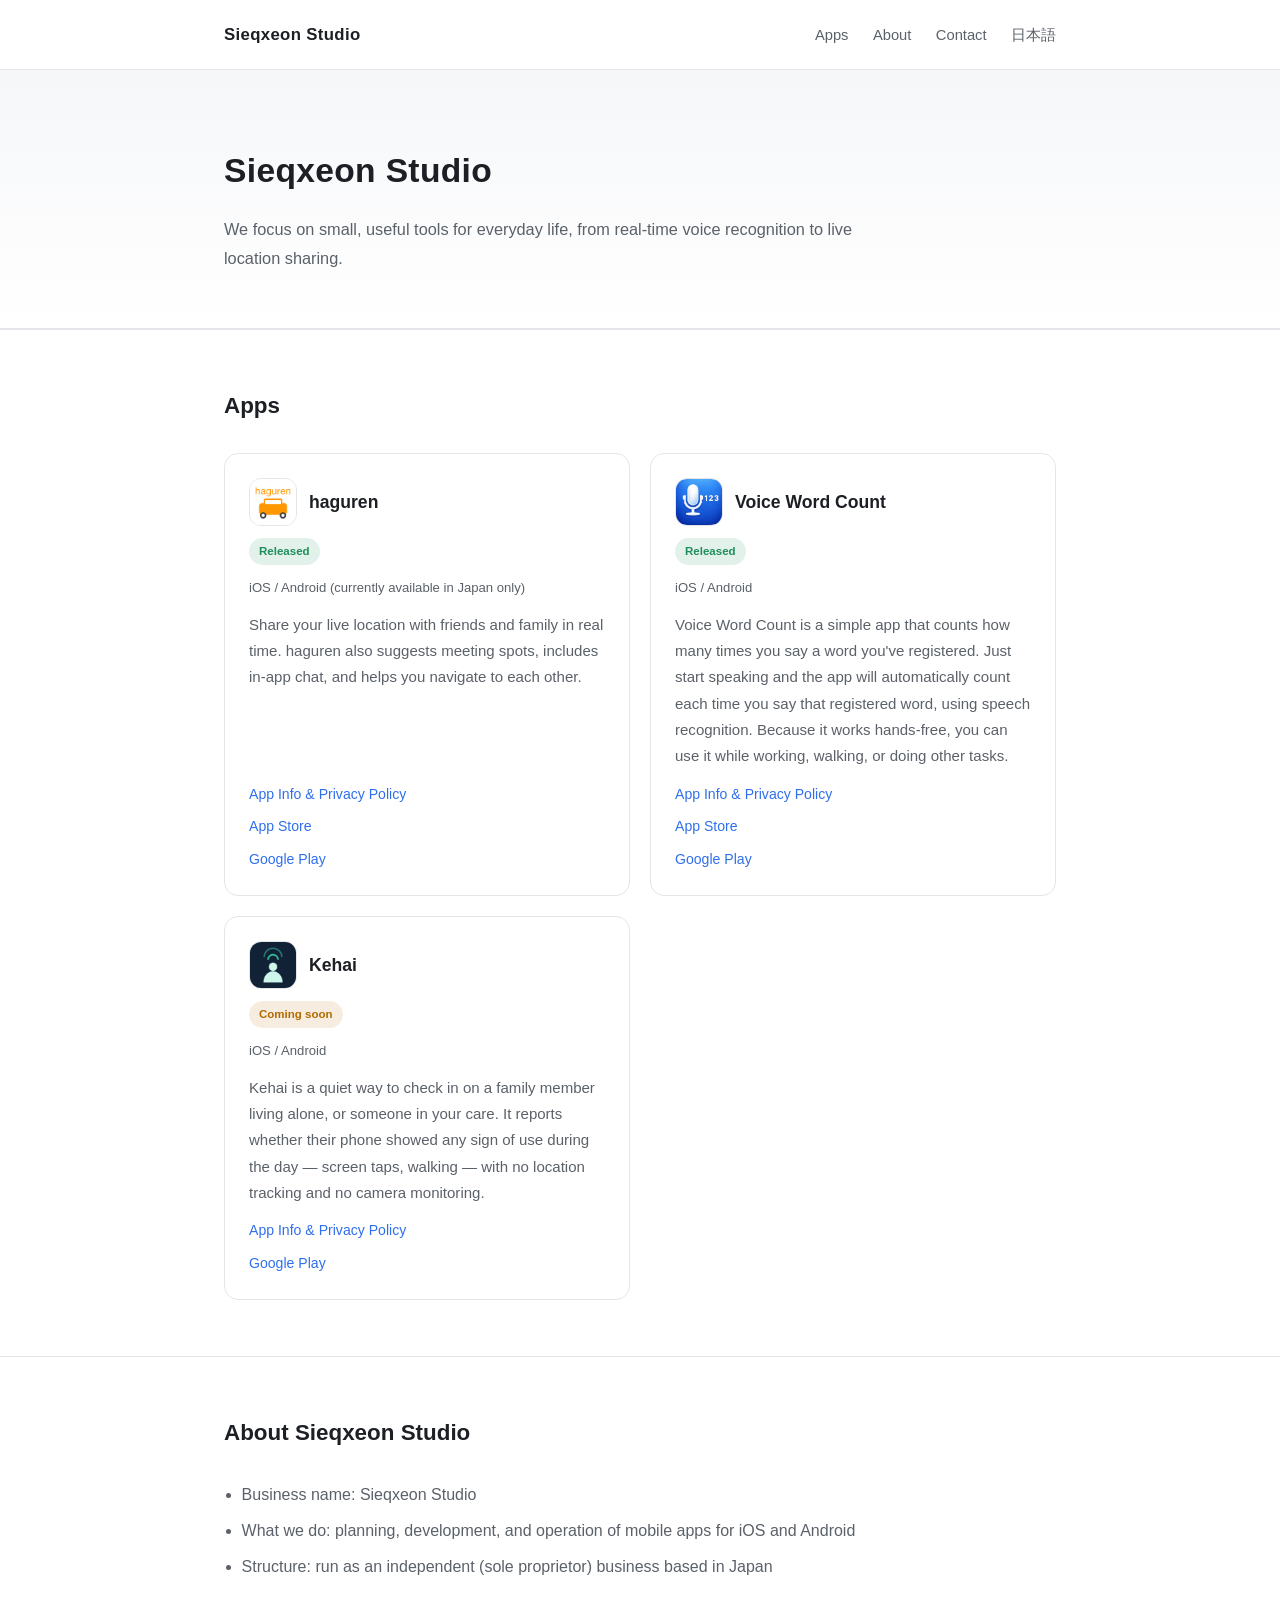
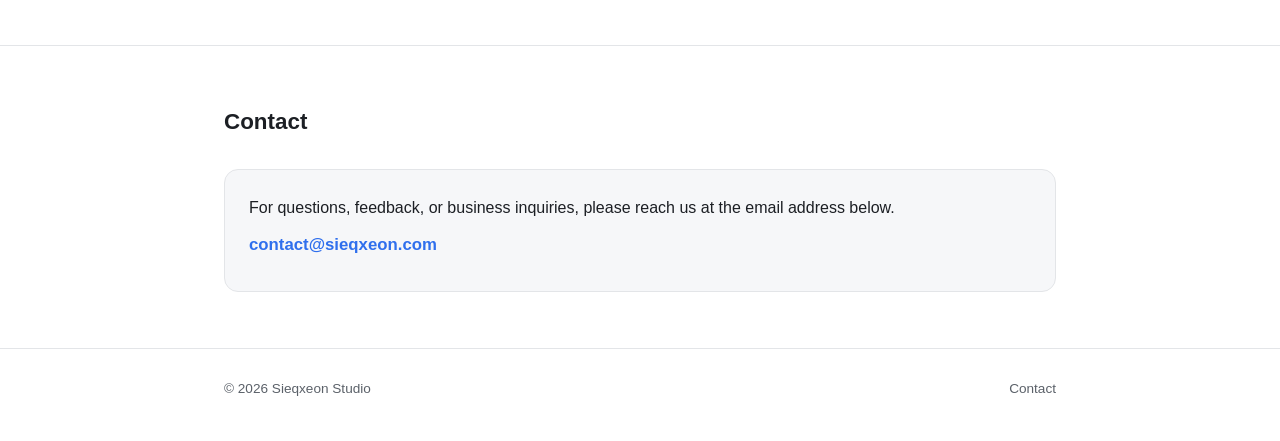
==== en/index.html @ 864b2c29 "Kehai AndroidリリースによりGoogle Playリンクを追加 Co-Authored-By: Claude Sonnet 5 <noreply@anthropic.com>" ====
<!DOCTYPE html>
<html lang="en">
<head>
<meta charset="UTF-8">
<meta name="viewport" content="width=device-width, initial-scale=1.0">
<title>Sieqxeon Studio</title>
<meta name="description" content="Sieqxeon Studio is an independent mobile app studio building iOS and Android apps.">
<link rel="canonical" href="https://sieqxeon.com/en/">
<link rel="alternate" hreflang="ja" href="https://sieqxeon.com/">
<link rel="alternate" hreflang="en" href="https://sieqxeon.com/en/">
<link rel="alternate" hreflang="x-default" href="https://sieqxeon.com/">
<link rel="stylesheet" href="../style.css">
</head>
<body>

<header class="site-header">
  <div class="wrap">
    <div class="brand">Sieqxeon Studio</div>
    <nav class="site-nav">
      <a href="#apps">Apps</a>
      <a href="#about">About</a>
      <a href="#contact">Contact</a>
      <a href="../index.html">日本語</a>
    </nav>
  </div>
</header>

<section class="hero">
  <div class="wrap">
    <h1>Sieqxeon Studio</h1>
    <p>We focus on small, useful tools for everyday life, from real-time voice recognition to live location sharing.</p>
  </div>
</section>

<section id="apps">
  <div class="wrap">
    <h2>Apps</h2>
    <div class="app-grid">

      <div class="app-card">
        <div class="app-head">
          <img src="../images/haguren-icon.png" alt="haguren app icon" class="app-icon">
          <h3>haguren</h3>
        </div>
        <span class="badge live">Released</span>
        <p class="platforms">iOS / Android (currently available in Japan only)</p>
        <p>Share your live location with friends and family in real time. haguren also suggests meeting spots, includes in-app chat, and helps you navigate to each other.</p>
        <div class="app-links">
          <a href="../privacy-policy/haguren.html">App Info &amp; Privacy Policy</a>
          <a href="https://apps.apple.com/jp/app/haguren/id6762538890">App Store</a>
          <a href="https://play.google.com/store/apps/details?id=com.sieq.haguren">Google Play</a>
        </div>
      </div>

      <div class="app-card">
        <div class="app-head">
          <img src="../images/voice-word-count-icon.png" alt="Voice Word Count app icon" class="app-icon">
          <h3>Voice Word Count</h3>
        </div>
        <span class="badge live">Released</span>
        <p class="platforms">iOS / Android</p>
        <p>Voice Word Count is a simple app that counts how many times you say a word you've registered. Just start speaking and the app will automatically count each time you say that registered word, using speech recognition. Because it works hands-free, you can use it while working, walking, or doing other tasks.</p>
        <div class="app-links">
          <a href="../privacy-policy/voicecount.html">App Info &amp; Privacy Policy</a>
          <a href="https://apps.apple.com/us/app/id6759959261">App Store</a>
          <a href="https://play.google.com/store/apps/details?id=com.sieq.voskcounter">Google Play</a>
        </div>
      </div>

      <div class="app-card">
        <div class="app-head">
          <img src="../images/kehai-icon.png" alt="Kehai app icon" class="app-icon">
          <h3>Kehai</h3>
        </div>
        <span class="badge soon">Coming soon</span>
        <p class="platforms">iOS / Android</p>
        <p>Kehai is a quiet way to check in on a family member living alone, or someone in your care. It reports whether their phone showed any sign of use during the day — screen taps, walking — with no location tracking and no camera monitoring.</p>
        <div class="app-links">
          <a href="../privacy-policy/kehai.html">App Info &amp; Privacy Policy</a>
          <a href="https://play.google.com/store/apps/details?id=com.sieq.ripple">Google Play</a>
        </div>
      </div>

    </div>
  </div>
</section>

<section id="about">
  <div class="wrap">
    <h2>About Sieqxeon Studio</h2>
    <ul class="about-list">
      <li>Business name: Sieqxeon Studio</li>
      <li>What we do: planning, development, and operation of mobile apps for iOS and Android</li>
      <li>Structure: run as an independent (sole proprietor) business based in Japan</li>
    </ul>
  </div>
</section>

<section id="contact">
  <div class="wrap">
    <h2>Contact</h2>
    <div class="contact-box">
      <p>For questions, feedback, or business inquiries, please reach us at the email address below.</p>
      <p class="email"><a href="mailto:contact@sieqxeon.com">contact@sieqxeon.com</a></p>
    </div>
  </div>
</section>

<footer class="site-footer">
  <div class="wrap">
    <span>&copy; <span id="year"></span> Sieqxeon Studio</span>
    <a href="mailto:contact@sieqxeon.com">Contact</a>
  </div>
</footer>

<script>
  document.getElementById('year').textContent = new Date().getFullYear();
</script>

</body>
</html>
---- style.css ----
:root {
  --color-bg: #ffffff;
  --color-bg-alt: #f6f7f9;
  --color-text: #1c1f24;
  --color-text-muted: #5b6169;
  --color-border: #e3e5e8;
  --color-accent: #2f6fed;
  --color-accent-dark: #1f4fb0;
  --color-badge-live: #1e8e5a;
  --color-badge-soon: #b26a00;
  --max-width: 880px;
  --radius: 14px;
}

* {
  box-sizing: border-box;
}

html {
  scroll-behavior: smooth;
}

body {
  margin: 0;
  font-family: -apple-system, BlinkMacSystemFont, "Hiragino Sans", "Yu Gothic UI",
    "Segoe UI", Roboto, sans-serif;
  color: var(--color-text);
  background: var(--color-bg);
  line-height: 1.75;
  -webkit-font-smoothing: antialiased;
}

a {
  color: var(--color-accent);
  text-decoration: none;
}

a:hover {
  text-decoration: underline;
}

.wrap {
  max-width: var(--max-width);
  margin: 0 auto;
  padding: 0 24px;
}

header.site-header {
  border-bottom: 1px solid var(--color-border);
  padding: 20px 0;
}

header.site-header .wrap {
  display: flex;
  align-items: center;
  justify-content: space-between;
}

.brand {
  font-weight: 700;
  font-size: 1.05rem;
  letter-spacing: 0.02em;
  color: var(--color-text);
}

nav.site-nav a {
  margin-left: 20px;
  color: var(--color-text-muted);
  font-size: 0.92rem;
}

nav.site-nav a:hover {
  color: var(--color-accent);
}

.hero {
  padding: 72px 0 56px;
  border-bottom: 1px solid var(--color-border);
  background: linear-gradient(180deg, var(--color-bg-alt), var(--color-bg));
}

.hero h1 {
  font-size: 2.1rem;
  margin: 0 0 14px;
  letter-spacing: 0.01em;
}

.hero p {
  color: var(--color-text-muted);
  font-size: 1.02rem;
  max-width: 640px;
  margin: 0;
}

section {
  padding: 56px 0;
}

section + section {
  border-top: 1px solid var(--color-border);
}

section h2 {
  font-size: 1.4rem;
  margin: 0 0 28px;
}

.app-grid {
  display: grid;
  grid-template-columns: 1fr;
  gap: 20px;
}

@media (min-width: 640px) {
  .app-grid {
    grid-template-columns: 1fr 1fr;
  }
}

.app-card {
  border: 1px solid var(--color-border);
  border-radius: var(--radius);
  padding: 24px;
  background: var(--color-bg);
  display: flex;
  flex-direction: column;
  gap: 12px;
}

.app-card h3 {
  margin: 0;
  font-size: 1.1rem;
}

.app-head {
  display: flex;
  align-items: center;
  gap: 12px;
}

.app-icon {
  width: 48px;
  height: 48px;
  border-radius: 12px;
  flex-shrink: 0;
  object-fit: cover;
  background: var(--color-bg-alt);
  border: 1px solid var(--color-border);
}

.badge {
  display: inline-block;
  font-size: 0.72rem;
  font-weight: 600;
  padding: 3px 10px;
  border-radius: 999px;
  width: fit-content;
}

.badge.live {
  background: rgba(30, 142, 90, 0.12);
  color: var(--color-badge-live);
}

.badge.soon {
  background: rgba(178, 106, 0, 0.12);
  color: var(--color-badge-soon);
}

.platform-status {
  display: flex;
  flex-wrap: wrap;
  gap: 8px;
}

.app-card p {
  margin: 0;
  color: var(--color-text-muted);
  font-size: 0.94rem;
}

.app-card .platforms {
  font-size: 0.82rem;
  color: var(--color-text-muted);
}

.app-links {
  margin-top: auto;
  display: flex;
  flex-direction: column;
  gap: 8px;
  font-size: 0.88rem;
}

.about-list {
  padding-left: 1.1em;
  color: var(--color-text-muted);
  margin: 0;
}

.about-list li {
  margin-bottom: 8px;
}

.contact-box {
  border: 1px solid var(--color-border);
  border-radius: var(--radius);
  padding: 24px;
  background: var(--color-bg-alt);
}

.contact-box p {
  margin: 0 0 8px;
}

.contact-box .email {
  font-size: 1.05rem;
  font-weight: 600;
}

footer.site-footer {
  border-top: 1px solid var(--color-border);
  padding: 28px 0 40px;
  color: var(--color-text-muted);
  font-size: 0.85rem;
}

footer.site-footer .wrap {
  display: flex;
  flex-wrap: wrap;
  gap: 6px 18px;
  justify-content: space-between;
  align-items: center;
}

footer.site-footer a {
  color: var(--color-text-muted);
}

.doc-page section {
  padding: 40px 0;
}

.doc-page h1 {
  font-size: 1.6rem;
  margin: 40px 0 8px;
}

.doc-page .lead {
  color: var(--color-text-muted);
  margin-bottom: 0;
}

table.tokushoho {
  width: 100%;
  border-collapse: collapse;
  margin-top: 8px;
}

table.tokushoho th,
table.tokushoho td {
  text-align: left;
  padding: 14px 12px;
  border-top: 1px solid var(--color-border);
  vertical-align: top;
}

table.tokushoho th {
  width: 32%;
  color: var(--color-text-muted);
  font-weight: 600;
  font-size: 0.92rem;
}

.placeholder {
  color: var(--color-badge-soon);
  background: rgba(178, 106, 0, 0.1);
  padding: 1px 6px;
  border-radius: 4px;
  font-size: 0.92em;
}

.back-link {
  display: inline-block;
  margin-top: 32px;
  font-size: 0.9rem;
}
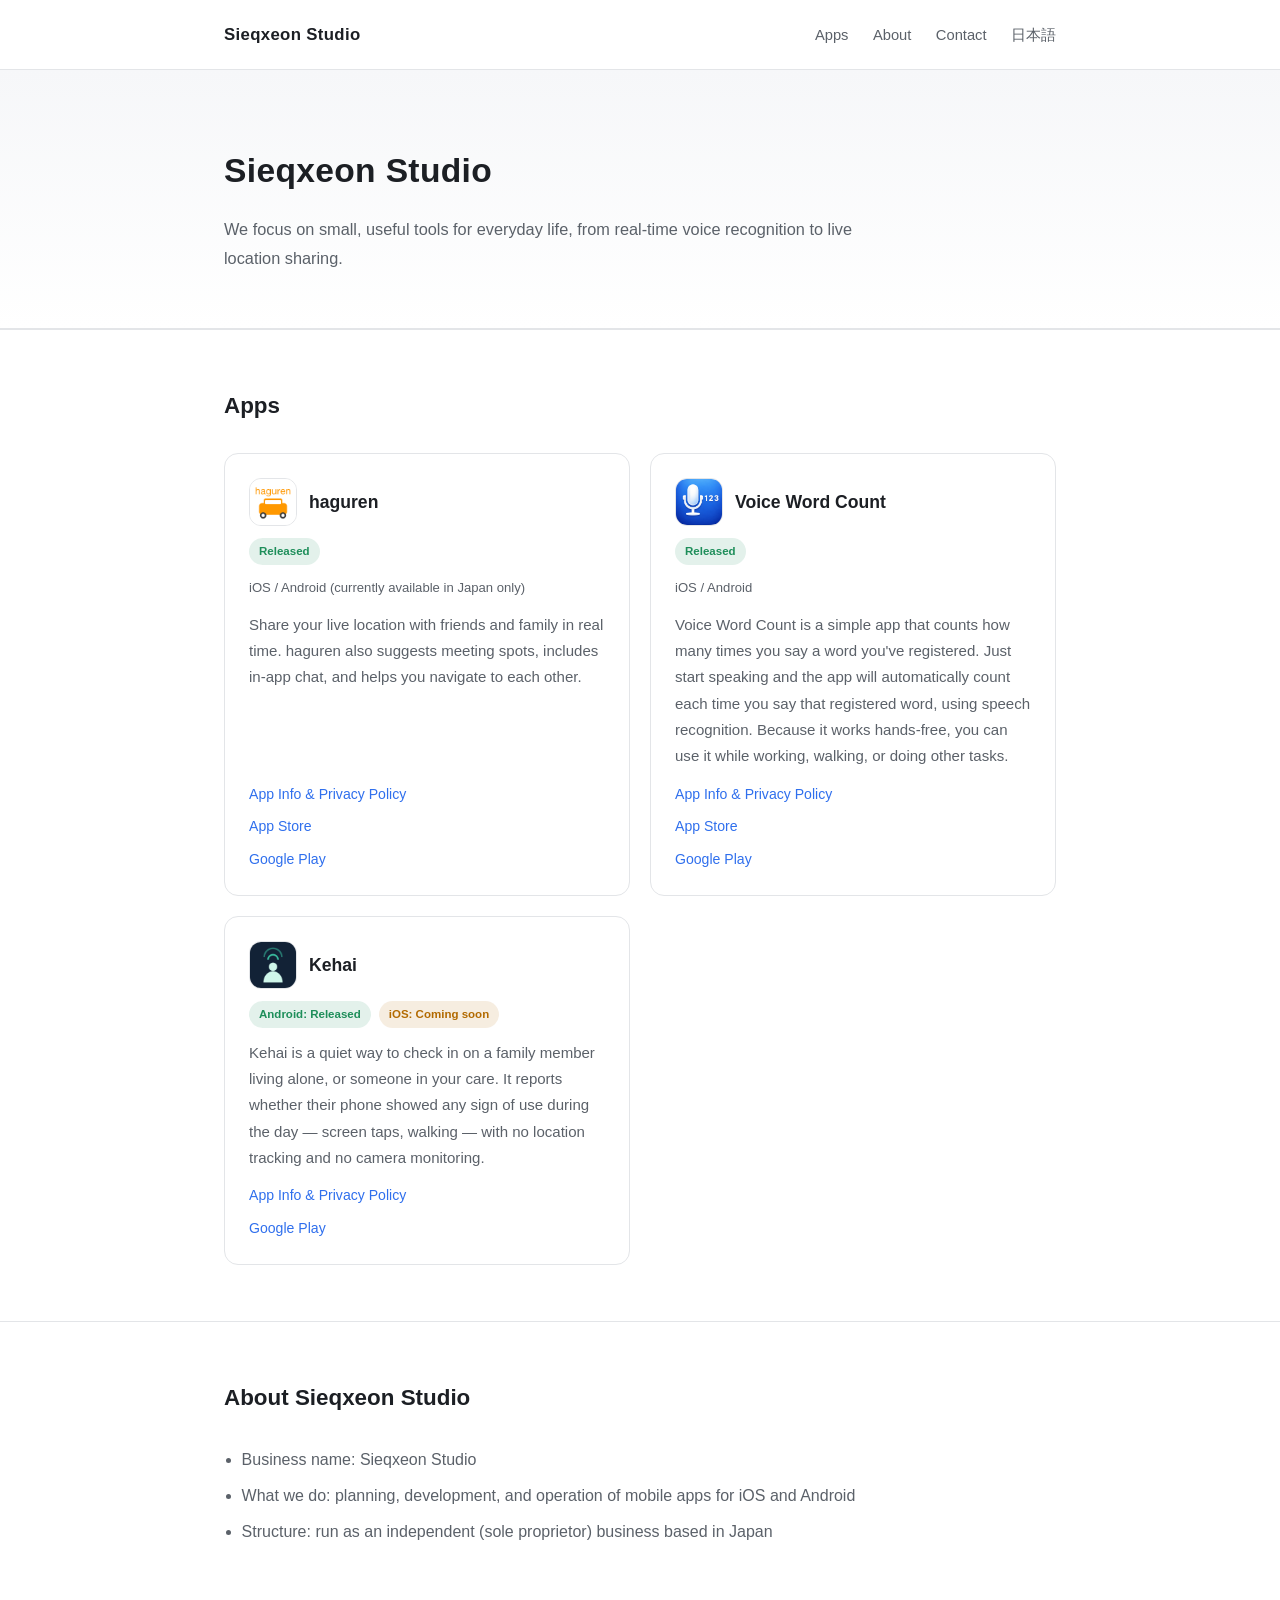
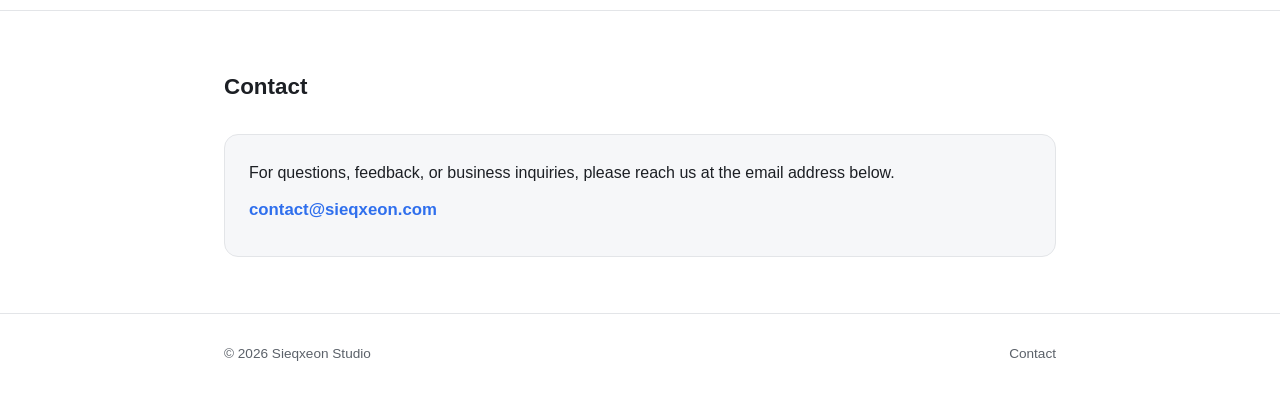
==== commit eb7212e5: "Add files via upload" ====
--- a/en/index.html
+++ b/en/index.html
@@ -72,8 +72,10 @@
           <img src="../images/kehai-icon.png" alt="Kehai app icon" class="app-icon">
           <h3>Kehai</h3>
         </div>
-        <span class="badge soon">Coming soon</span>
-        <p class="platforms">iOS / Android</p>
+        <div class="platform-status">
+          <span class="badge live">Android: Released</span>
+          <span class="badge soon">iOS: Coming soon</span>
+        </div>
         <p>Kehai is a quiet way to check in on a family member living alone, or someone in your care. It reports whether their phone showed any sign of use during the day — screen taps, walking — with no location tracking and no camera monitoring.</p>
         <div class="app-links">
           <a href="../privacy-policy/kehai.html">App Info &amp; Privacy Policy</a>
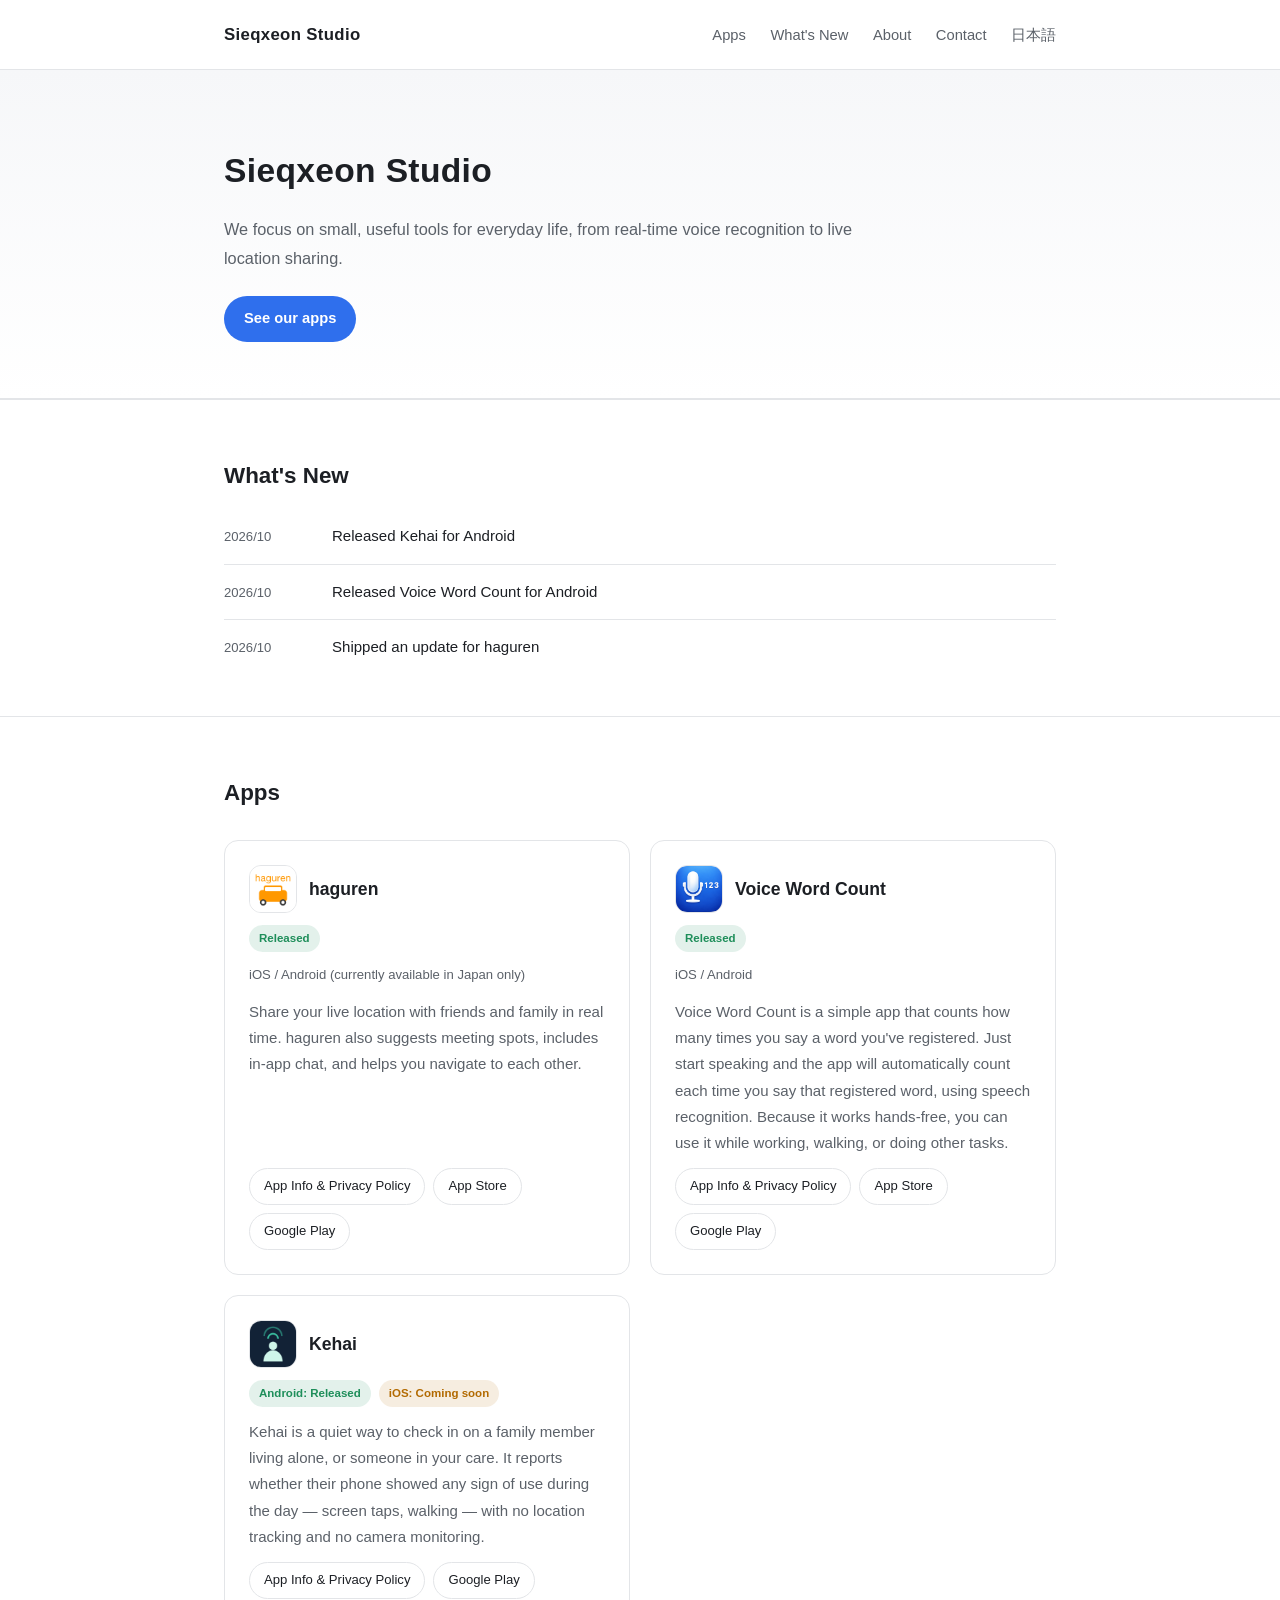
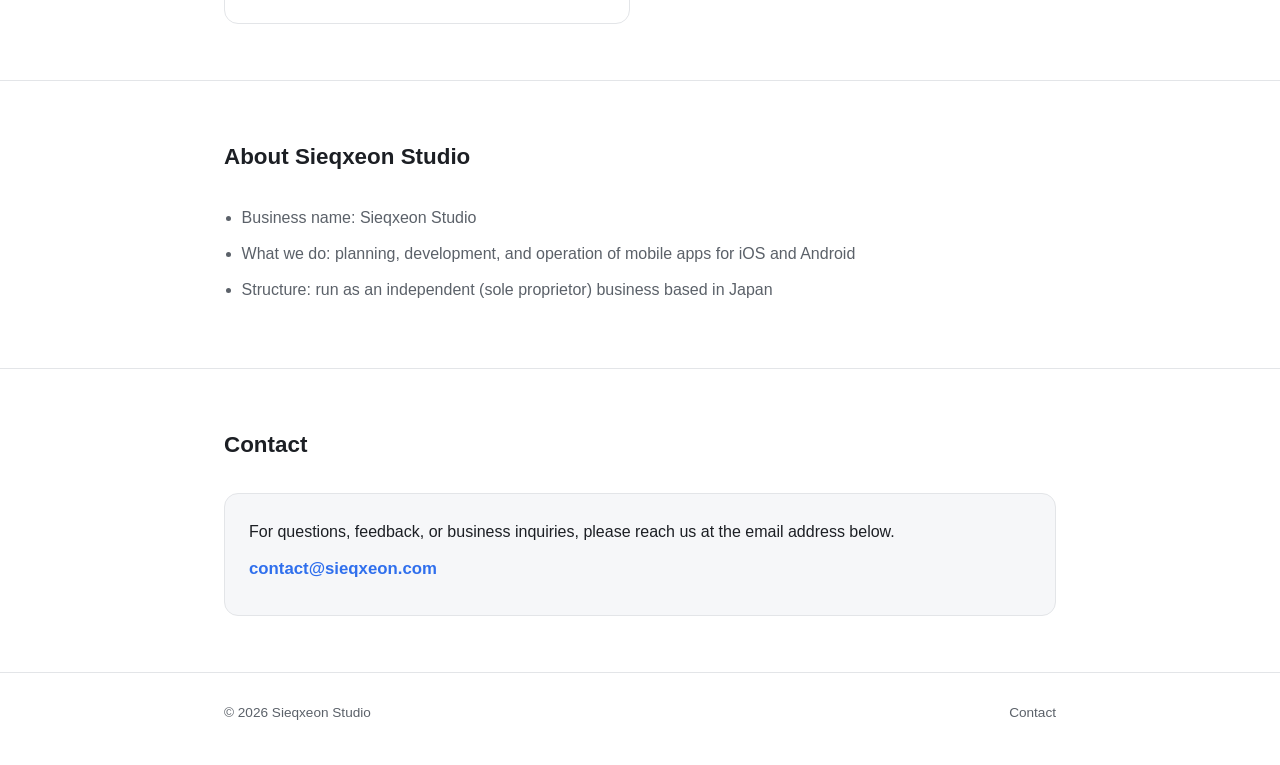
==== commit f0b106a5: "Add files via upload" ====
--- a/en/index.html
+++ b/en/index.html
@@ -18,6 +18,7 @@
     <div class="brand">Sieqxeon Studio</div>
     <nav class="site-nav">
       <a href="#apps">Apps</a>
+      <a href="#updates">What's New</a>
       <a href="#about">About</a>
       <a href="#contact">Contact</a>
       <a href="../index.html">日本語</a>
@@ -29,6 +30,18 @@
   <div class="wrap">
     <h1>Sieqxeon Studio</h1>
     <p>We focus on small, useful tools for everyday life, from real-time voice recognition to live location sharing.</p>
+    <a class="btn-primary" href="#apps">See our apps</a>
+  </div>
+</section>
+
+<section id="updates">
+  <div class="wrap">
+    <h2>What's New</h2>
+    <ul class="updates-list">
+      <li><time>2026/10</time><span>Released Kehai for Android</span></li>
+      <li><time>2026/10</time><span>Released Voice Word Count for Android</span></li>
+      <li><time>2026/10</time><span>Shipped an update for haguren</span></li>
+    </ul>
   </div>
 </section>
 
--- a/style.css
+++ b/style.css
@@ -8,8 +8,28 @@
   --color-accent-dark: #1f4fb0;
   --color-badge-live: #1e8e5a;
   --color-badge-soon: #b26a00;
+  --color-card-shadow: rgba(28, 31, 36, 0.08);
   --max-width: 880px;
   --radius: 14px;
+}
+
+@media (prefers-color-scheme: dark) {
+  :root {
+    --color-bg: #15171b;
+    --color-bg-alt: #1b1e23;
+    --color-text: #eef0f2;
+    --color-text-muted: #9aa0a8;
+    --color-border: #2a2d33;
+    --color-accent: #6d9bff;
+    --color-accent-dark: #a8c4ff;
+    --color-badge-live: #4fcf96;
+    --color-badge-soon: #e0a94a;
+    --color-card-shadow: rgba(0, 0, 0, 0.35);
+  }
+
+  .app-icon {
+    background: var(--color-bg-alt);
+  }
 }
 
 * {
@@ -89,7 +109,24 @@
   color: var(--color-text-muted);
   font-size: 1.02rem;
   max-width: 640px;
-  margin: 0;
+  margin: 0 0 24px;
+}
+
+.btn-primary {
+  display: inline-block;
+  background: var(--color-accent);
+  color: #fff;
+  font-weight: 600;
+  font-size: 0.92rem;
+  padding: 10px 20px;
+  border-radius: 999px;
+  transition: background 0.15s ease, transform 0.15s ease;
+}
+
+.btn-primary:hover {
+  background: var(--color-accent-dark);
+  text-decoration: none;
+  transform: translateY(-1px);
 }
 
 section {
@@ -125,6 +162,12 @@
   display: flex;
   flex-direction: column;
   gap: 12px;
+  transition: transform 0.15s ease, box-shadow 0.15s ease;
+}
+
+.app-card:hover {
+  transform: translateY(-3px);
+  box-shadow: 0 10px 28px var(--color-card-shadow);
 }
 
 .app-card h3 {
@@ -187,9 +230,59 @@
 .app-links {
   margin-top: auto;
   display: flex;
+  flex-direction: row;
+  flex-wrap: wrap;
+  gap: 8px;
+  font-size: 0.82rem;
+}
+
+.app-links a {
+  border: 1px solid var(--color-border);
+  border-radius: 999px;
+  padding: 6px 14px;
+  color: var(--color-text);
+  transition: border-color 0.15s ease, color 0.15s ease, background 0.15s ease;
+}
+
+.app-links a:hover {
+  border-color: var(--color-accent);
+  color: var(--color-accent);
+  background: var(--color-bg-alt);
+  text-decoration: none;
+}
+
+.updates-list {
+  list-style: none;
+  margin: 0;
+  padding: 0;
+  display: flex;
   flex-direction: column;
-  gap: 8px;
-  font-size: 0.88rem;
+  gap: 14px;
+}
+
+.updates-list li {
+  display: flex;
+  gap: 16px;
+  align-items: baseline;
+  padding-bottom: 14px;
+  border-bottom: 1px solid var(--color-border);
+}
+
+.updates-list li:last-child {
+  border-bottom: none;
+  padding-bottom: 0;
+}
+
+.updates-list time {
+  flex-shrink: 0;
+  width: 92px;
+  color: var(--color-text-muted);
+  font-size: 0.82rem;
+  font-variant-numeric: tabular-nums;
+}
+
+.updates-list span {
+  font-size: 0.94rem;
 }
 
 .about-list {
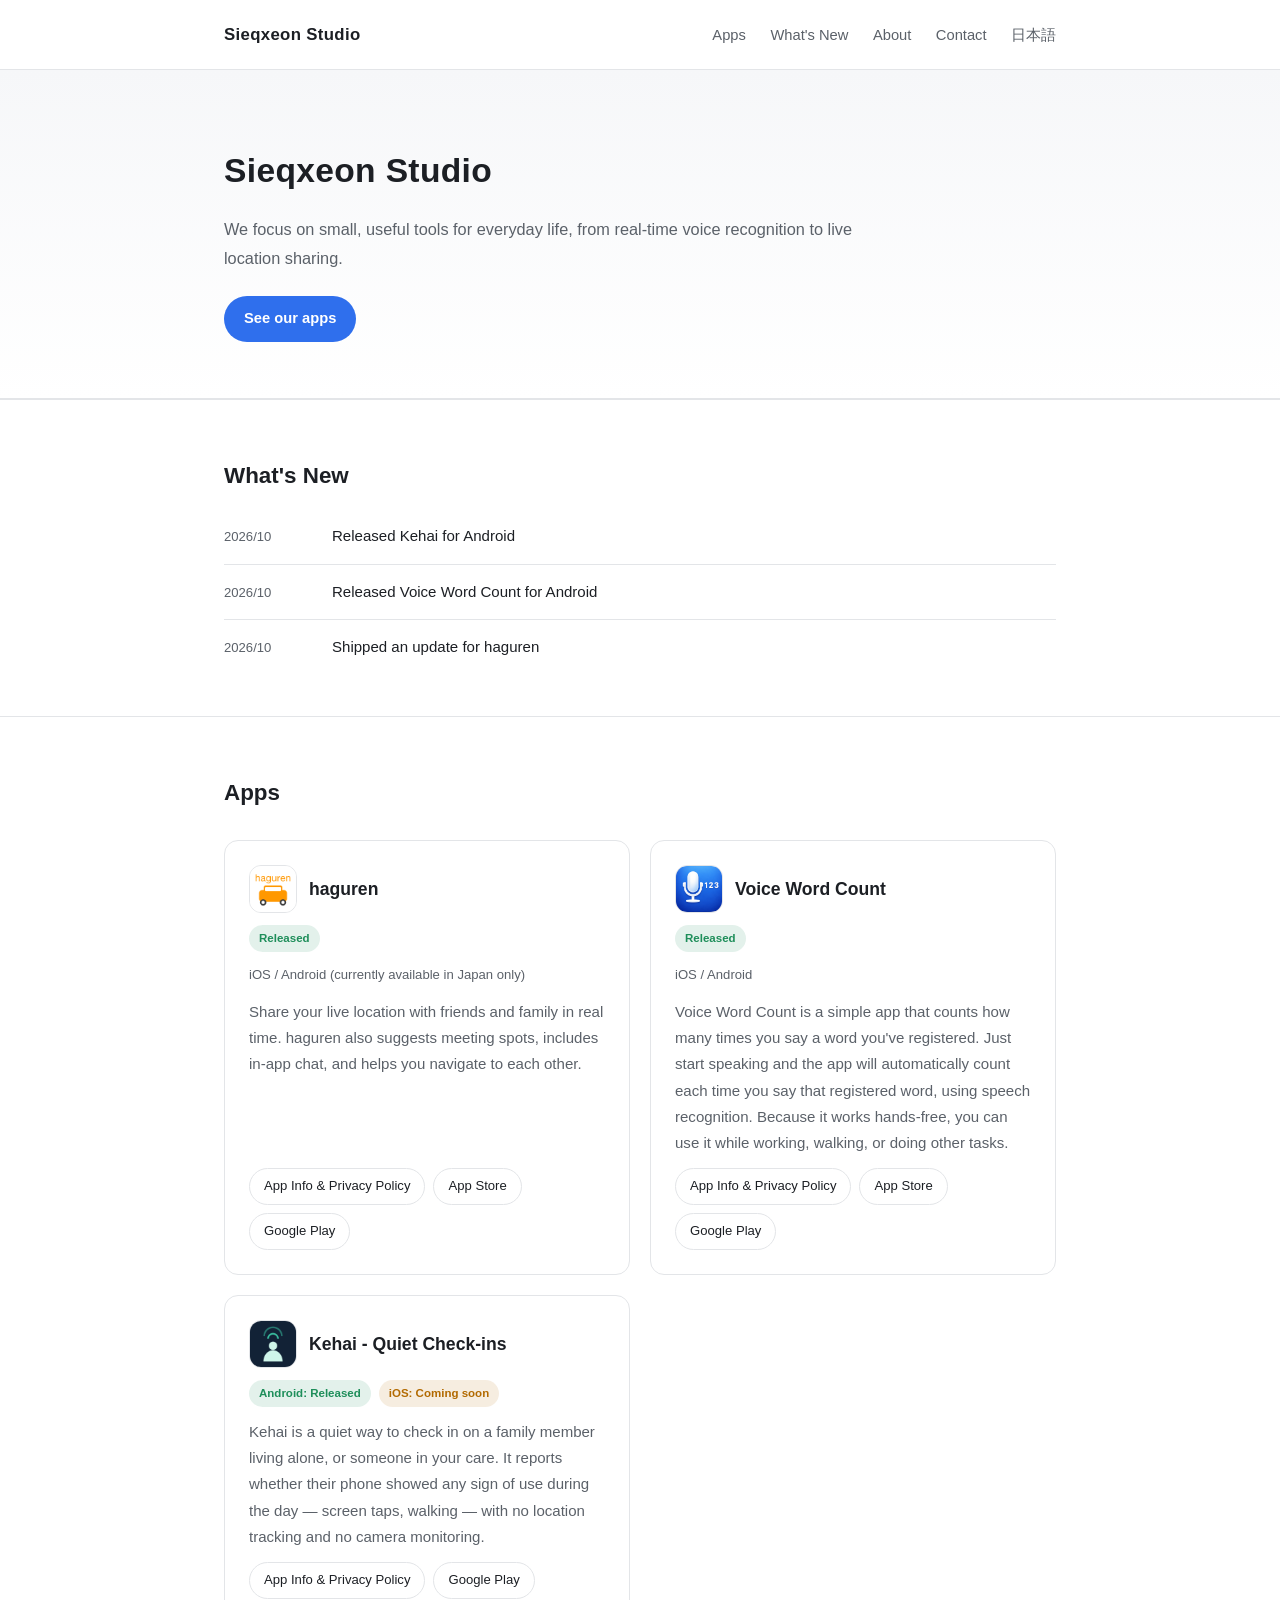
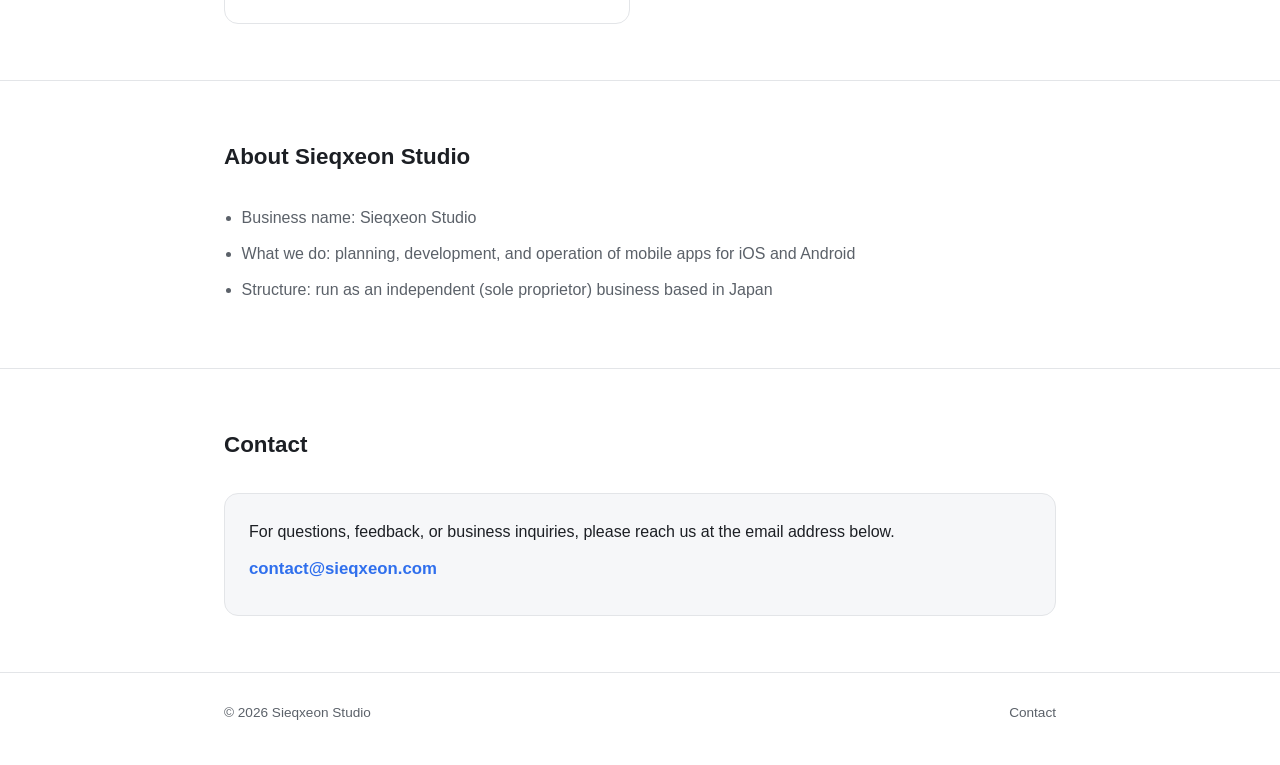
==== commit c0de20cc: "Add files via upload" ====
--- a/en/index.html
+++ b/en/index.html
@@ -38,9 +38,9 @@
   <div class="wrap">
     <h2>What's New</h2>
     <ul class="updates-list">
-      <li><time>2026/10</time><span>Released Kehai for Android</span></li>
-      <li><time>2026/10</time><span>Released Voice Word Count for Android</span></li>
-      <li><time>2026/10</time><span>Shipped an update for haguren</span></li>
+      <li><time>2026/10</time> <span>Released Kehai for Android</span></li>
+      <li><time>2026/10</time> <span>Released Voice Word Count for Android</span></li>
+      <li><time>2026/10</time> <span>Shipped an update for haguren</span></li>
     </ul>
   </div>
 </section>
@@ -83,7 +83,7 @@
       <div class="app-card">
         <div class="app-head">
           <img src="../images/kehai-icon.png" alt="Kehai app icon" class="app-icon">
-          <h3>Kehai</h3>
+          <h3>Kehai - Quiet Check-ins</h3>
         </div>
         <div class="platform-status">
           <span class="badge live">Android: Released</span>
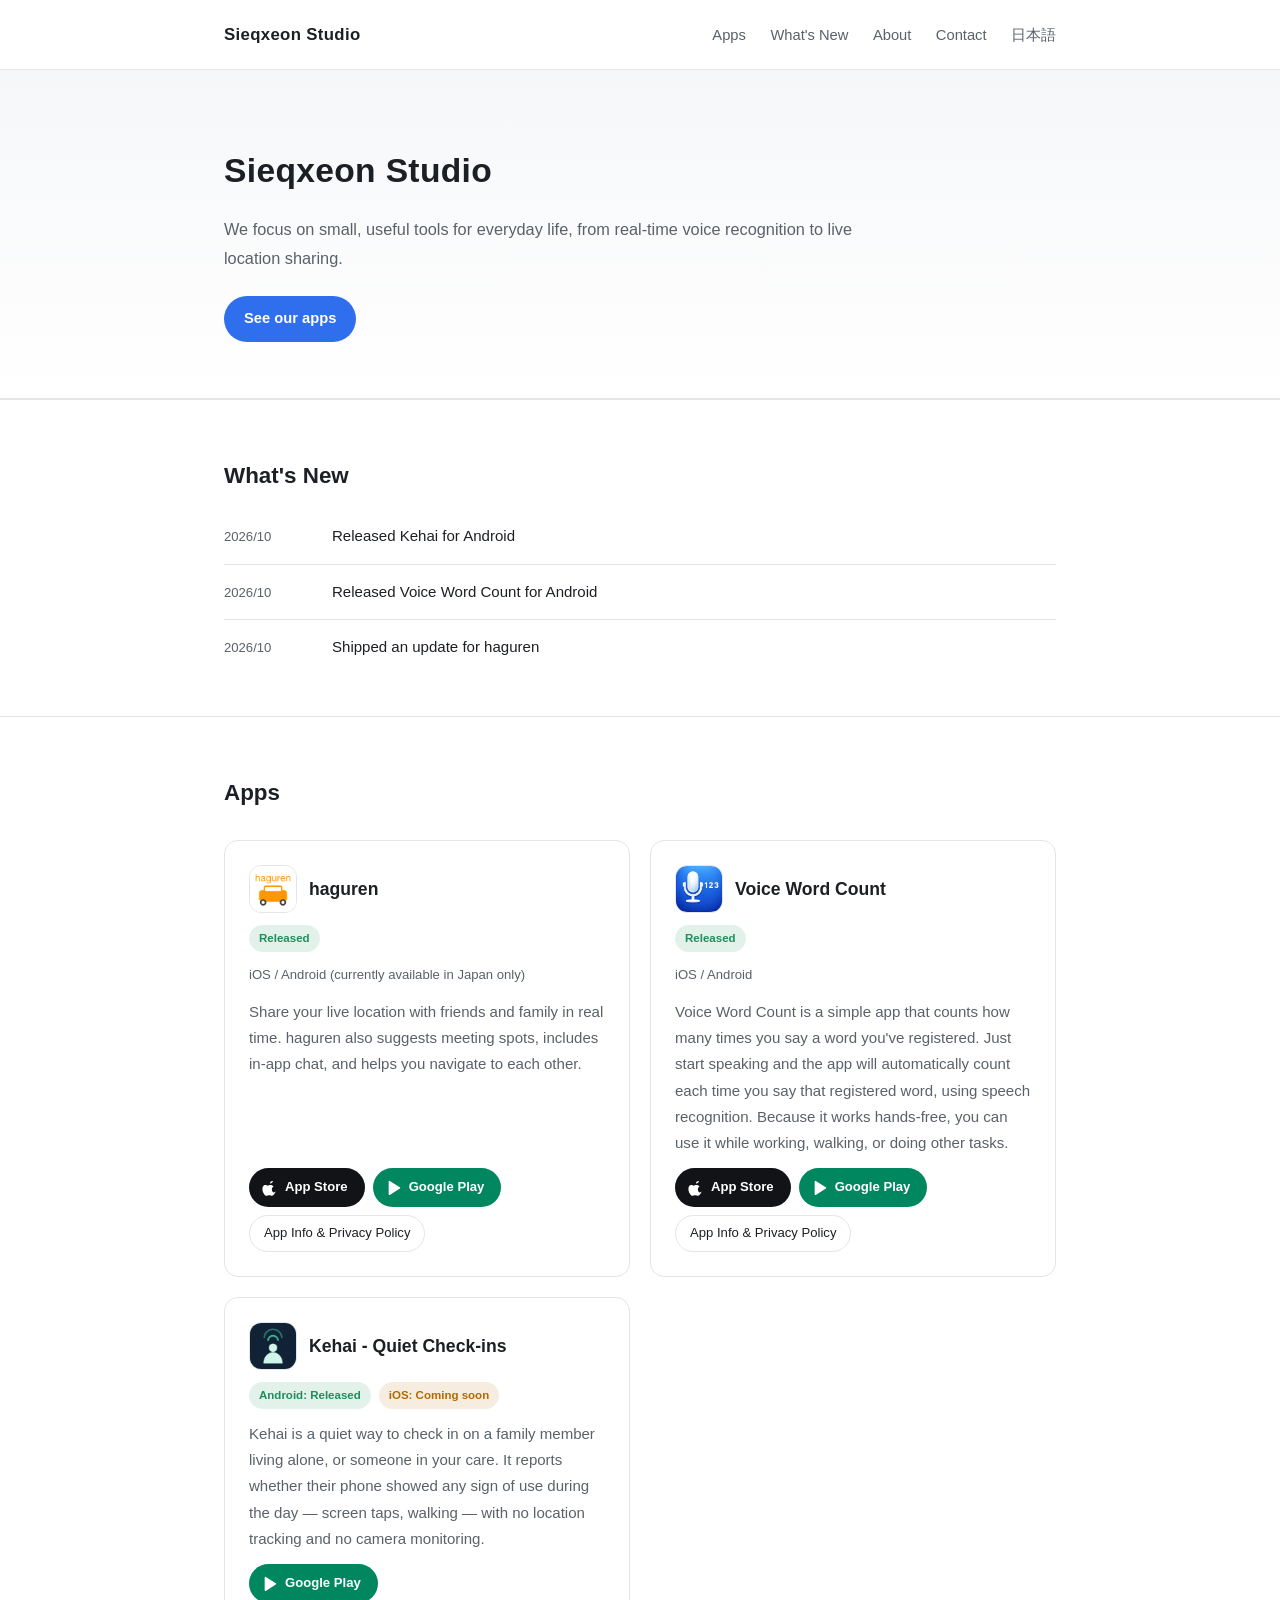
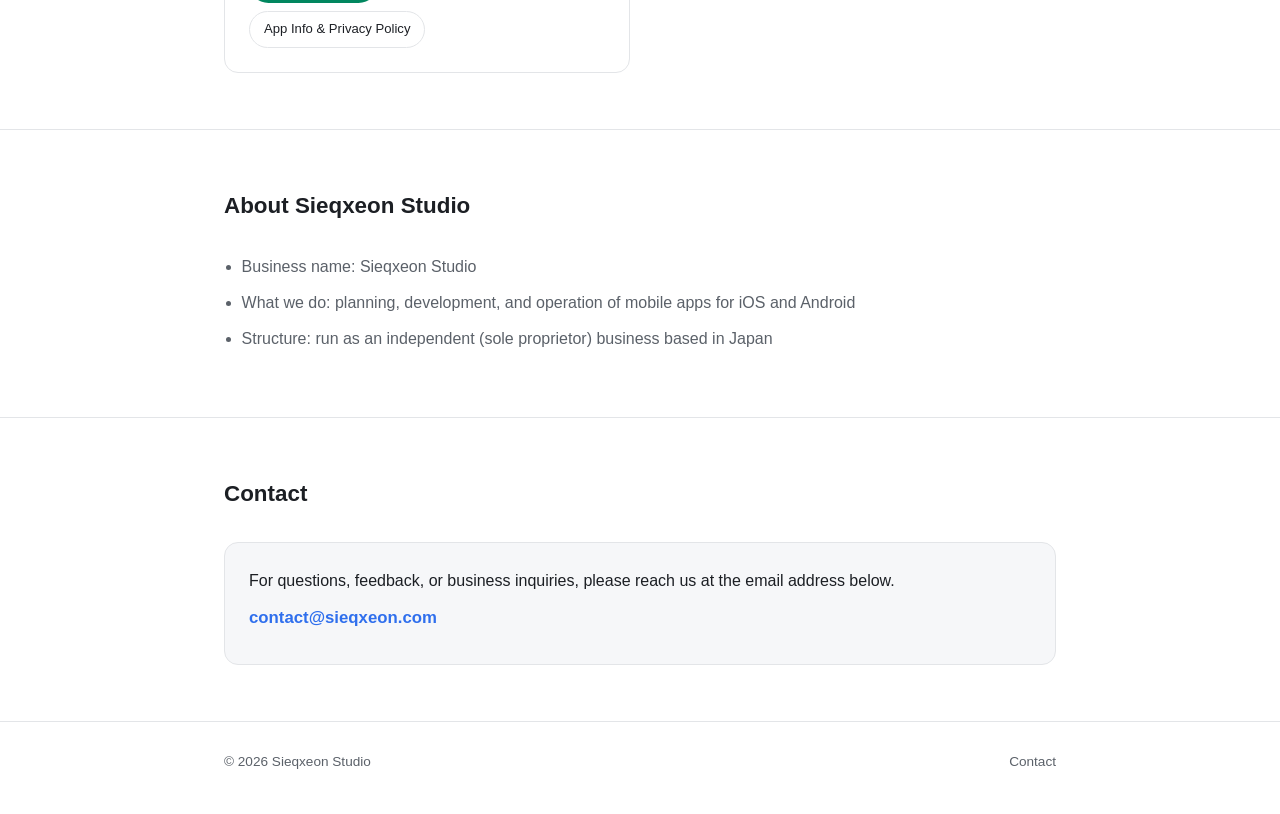
==== commit b6f0f08c: "Add files via upload" ====
--- a/en/index.html
+++ b/en/index.html
@@ -59,9 +59,11 @@
         <p class="platforms">iOS / Android (currently available in Japan only)</p>
         <p>Share your live location with friends and family in real time. haguren also suggests meeting spots, includes in-app chat, and helps you navigate to each other.</p>
         <div class="app-links">
+          <div class="store-row">
+          <a class="store appstore" href="https://apps.apple.com/jp/app/haguren/id6762538890"><svg viewBox="0 0 24 24" fill="currentColor" aria-hidden="true"><path d="M16.37 1.43c0 1.14-.46 2.1-1.38 2.88-.9.76-1.98 1.2-3.08 1.1-.04-1.1.46-2.2 1.36-2.98.9-.78 2.06-1.2 3.1-1zM20.5 17.2c-.56 1.28-.83 1.86-1.55 2.98-1 1.56-2.4 3.5-4.14 3.52-1.54.02-1.94-1-4.02-1-2.08 0-2.52 1-4 1.02-1.68.02-2.96-1.68-3.96-3.24C.9 17.6-.18 13.1 1.28 10.1c.74-1.5 2.06-2.44 3.5-2.46 1.5-.02 2.9 1.02 3.82 1.02.9 0 2.62-1.26 4.42-1.08.76.04 2.86.3 4.22 2.28-.1.06-2.52 1.46-2.5 4.36.02 3.46 3.04 4.6 3.08 4.62z"/></svg>App Store</a>
+          <a class="store googleplay" href="https://play.google.com/store/apps/details?id=com.sieq.haguren"><svg viewBox="0 0 24 24" fill="currentColor" aria-hidden="true"><path d="M4 2.5v19c0 .4.2.76.56.95.35.2.78.18 1.17-.06l15-9.5a1.1 1.1 0 000-1.87l-15-9.5A1.1 1.1 0 004 2.5z"/></svg>Google Play</a>
+          </div>
           <a href="../privacy-policy/haguren.html">App Info &amp; Privacy Policy</a>
-          <a href="https://apps.apple.com/jp/app/haguren/id6762538890">App Store</a>
-          <a href="https://play.google.com/store/apps/details?id=com.sieq.haguren">Google Play</a>
         </div>
       </div>
 
@@ -74,9 +76,11 @@
         <p class="platforms">iOS / Android</p>
         <p>Voice Word Count is a simple app that counts how many times you say a word you've registered. Just start speaking and the app will automatically count each time you say that registered word, using speech recognition. Because it works hands-free, you can use it while working, walking, or doing other tasks.</p>
         <div class="app-links">
+          <div class="store-row">
+          <a class="store appstore" href="https://apps.apple.com/us/app/id6759959261"><svg viewBox="0 0 24 24" fill="currentColor" aria-hidden="true"><path d="M16.37 1.43c0 1.14-.46 2.1-1.38 2.88-.9.76-1.98 1.2-3.08 1.1-.04-1.1.46-2.2 1.36-2.98.9-.78 2.06-1.2 3.1-1zM20.5 17.2c-.56 1.28-.83 1.86-1.55 2.98-1 1.56-2.4 3.5-4.14 3.52-1.54.02-1.94-1-4.02-1-2.08 0-2.52 1-4 1.02-1.68.02-2.96-1.68-3.96-3.24C.9 17.6-.18 13.1 1.28 10.1c.74-1.5 2.06-2.44 3.5-2.46 1.5-.02 2.9 1.02 3.82 1.02.9 0 2.62-1.26 4.42-1.08.76.04 2.86.3 4.22 2.28-.1.06-2.52 1.46-2.5 4.36.02 3.46 3.04 4.6 3.08 4.62z"/></svg>App Store</a>
+          <a class="store googleplay" href="https://play.google.com/store/apps/details?id=com.sieq.voskcounter"><svg viewBox="0 0 24 24" fill="currentColor" aria-hidden="true"><path d="M4 2.5v19c0 .4.2.76.56.95.35.2.78.18 1.17-.06l15-9.5a1.1 1.1 0 000-1.87l-15-9.5A1.1 1.1 0 004 2.5z"/></svg>Google Play</a>
+          </div>
           <a href="../privacy-policy/voicecount.html">App Info &amp; Privacy Policy</a>
-          <a href="https://apps.apple.com/us/app/id6759959261">App Store</a>
-          <a href="https://play.google.com/store/apps/details?id=com.sieq.voskcounter">Google Play</a>
         </div>
       </div>
 
@@ -91,8 +95,10 @@
         </div>
         <p>Kehai is a quiet way to check in on a family member living alone, or someone in your care. It reports whether their phone showed any sign of use during the day — screen taps, walking — with no location tracking and no camera monitoring.</p>
         <div class="app-links">
+          <div class="store-row">
+          <a class="store googleplay" href="https://play.google.com/store/apps/details?id=com.sieq.ripple"><svg viewBox="0 0 24 24" fill="currentColor" aria-hidden="true"><path d="M4 2.5v19c0 .4.2.76.56.95.35.2.78.18 1.17-.06l15-9.5a1.1 1.1 0 000-1.87l-15-9.5A1.1 1.1 0 004 2.5z"/></svg>Google Play</a>
+          </div>
           <a href="../privacy-policy/kehai.html">App Info &amp; Privacy Policy</a>
-          <a href="https://play.google.com/store/apps/details?id=com.sieq.ripple">Google Play</a>
         </div>
       </div>
 
--- a/style.css
+++ b/style.css
@@ -230,10 +230,16 @@
 .app-links {
   margin-top: auto;
   display: flex;
-  flex-direction: row;
+  flex-direction: column;
+  align-items: flex-start;
+  gap: 8px;
+  font-size: 0.82rem;
+}
+
+.store-row {
+  display: flex;
   flex-wrap: wrap;
   gap: 8px;
-  font-size: 0.82rem;
 }
 
 .app-links a {
@@ -251,6 +257,37 @@
   text-decoration: none;
 }
 
+.app-links a.store {
+  display: inline-flex;
+  align-items: center;
+  gap: 7px;
+  border: 1px solid transparent;
+  background: #111317;
+  color: #fff;
+  padding: 7px 16px 7px 12px;
+  font-weight: 600;
+}
+
+.app-links a.store svg {
+  width: 16px;
+  height: 16px;
+  flex-shrink: 0;
+}
+
+.app-links a.store:hover {
+  background: #2a2d33;
+  border-color: transparent;
+  color: #fff;
+}
+
+.app-links a.store.googleplay {
+  background: #01875f;
+}
+
+.app-links a.store.googleplay:hover {
+  background: #019e6f;
+}
+
 .updates-list {
   list-style: none;
   margin: 0;
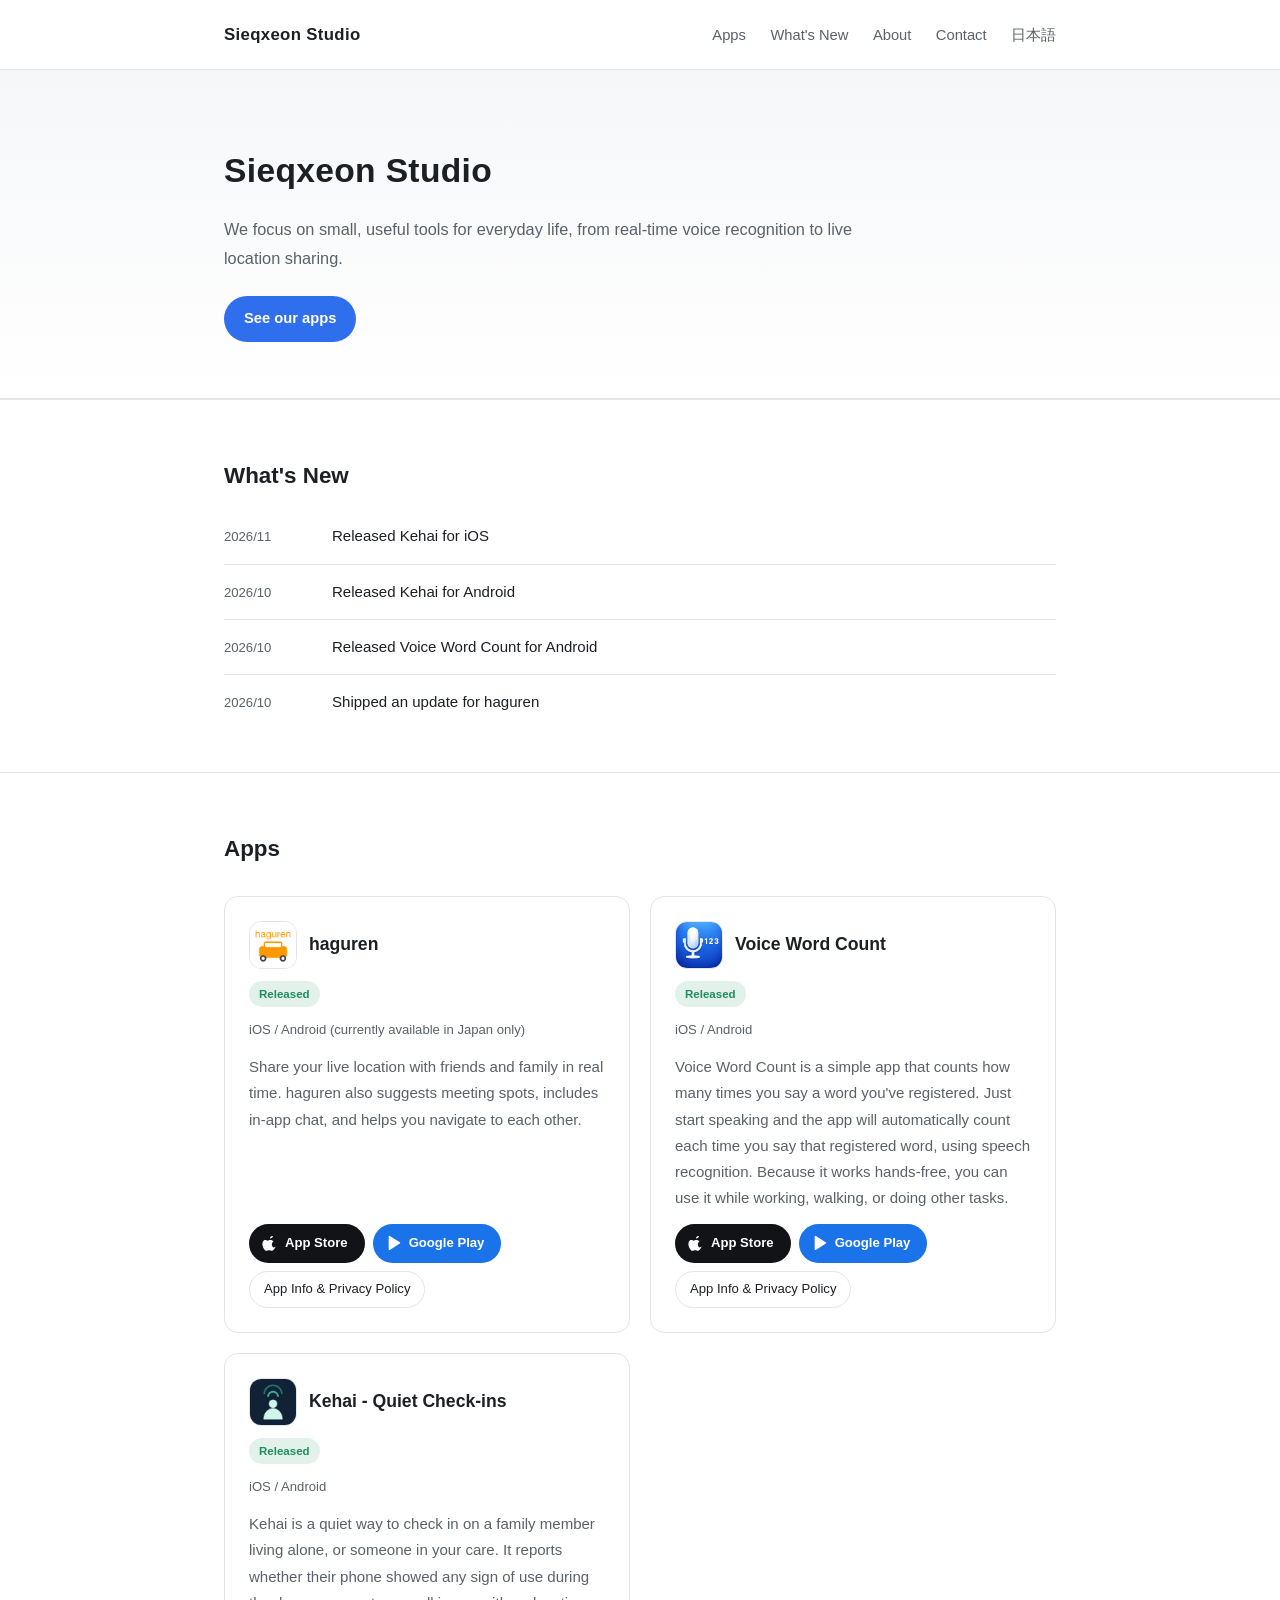
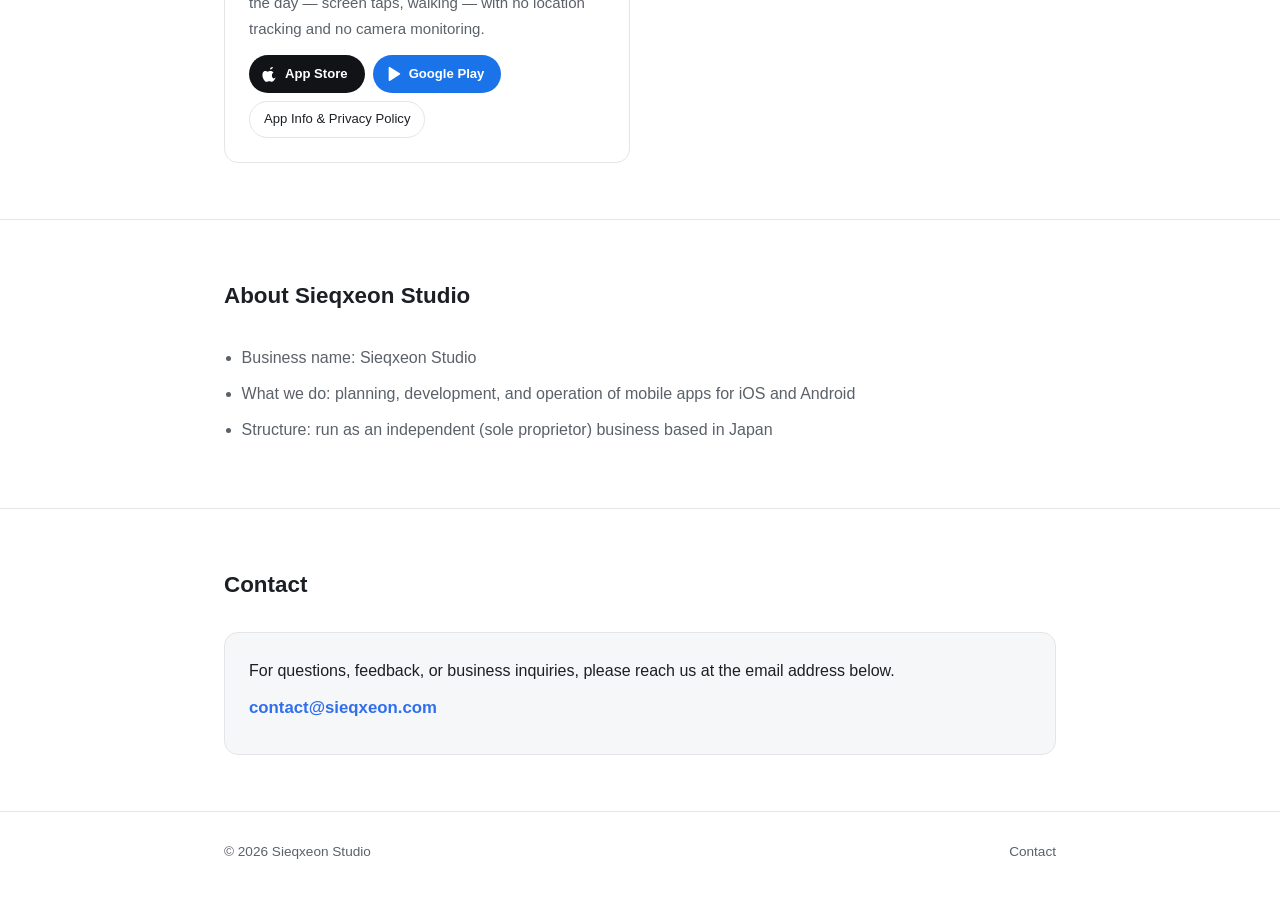
==== commit 7c2bb855: "Add files via upload" ====
--- a/en/index.html
+++ b/en/index.html
@@ -38,6 +38,7 @@
   <div class="wrap">
     <h2>What's New</h2>
     <ul class="updates-list">
+      <li><time>2026/11</time> <span>Released Kehai for iOS</span></li>
       <li><time>2026/10</time> <span>Released Kehai for Android</span></li>
       <li><time>2026/10</time> <span>Released Voice Word Count for Android</span></li>
       <li><time>2026/10</time> <span>Shipped an update for haguren</span></li>
@@ -60,8 +61,8 @@
         <p>Share your live location with friends and family in real time. haguren also suggests meeting spots, includes in-app chat, and helps you navigate to each other.</p>
         <div class="app-links">
           <div class="store-row">
-          <a class="store appstore" href="https://apps.apple.com/jp/app/haguren/id6762538890"><svg viewBox="0 0 24 24" fill="currentColor" aria-hidden="true"><path d="M16.37 1.43c0 1.14-.46 2.1-1.38 2.88-.9.76-1.98 1.2-3.08 1.1-.04-1.1.46-2.2 1.36-2.98.9-.78 2.06-1.2 3.1-1zM20.5 17.2c-.56 1.28-.83 1.86-1.55 2.98-1 1.56-2.4 3.5-4.14 3.52-1.54.02-1.94-1-4.02-1-2.08 0-2.52 1-4 1.02-1.68.02-2.96-1.68-3.96-3.24C.9 17.6-.18 13.1 1.28 10.1c.74-1.5 2.06-2.44 3.5-2.46 1.5-.02 2.9 1.02 3.82 1.02.9 0 2.62-1.26 4.42-1.08.76.04 2.86.3 4.22 2.28-.1.06-2.52 1.46-2.5 4.36.02 3.46 3.04 4.6 3.08 4.62z"/></svg>App Store</a>
-          <a class="store googleplay" href="https://play.google.com/store/apps/details?id=com.sieq.haguren"><svg viewBox="0 0 24 24" fill="currentColor" aria-hidden="true"><path d="M4 2.5v19c0 .4.2.76.56.95.35.2.78.18 1.17-.06l15-9.5a1.1 1.1 0 000-1.87l-15-9.5A1.1 1.1 0 004 2.5z"/></svg>Google Play</a>
+          <a class="store appstore" href="https://apps.apple.com/jp/app/haguren/id6762538890"><svg viewBox="0 0 24 24" width="16" height="16" fill="currentColor" aria-hidden="true"><path d="M16.37 1.43c0 1.14-.46 2.1-1.38 2.88-.9.76-1.98 1.2-3.08 1.1-.04-1.1.46-2.2 1.36-2.98.9-.78 2.06-1.2 3.1-1zM20.5 17.2c-.56 1.28-.83 1.86-1.55 2.98-1 1.56-2.4 3.5-4.14 3.52-1.54.02-1.94-1-4.02-1-2.08 0-2.52 1-4 1.02-1.68.02-2.96-1.68-3.96-3.24C.9 17.6-.18 13.1 1.28 10.1c.74-1.5 2.06-2.44 3.5-2.46 1.5-.02 2.9 1.02 3.82 1.02.9 0 2.62-1.26 4.42-1.08.76.04 2.86.3 4.22 2.28-.1.06-2.52 1.46-2.5 4.36.02 3.46 3.04 4.6 3.08 4.62z"/></svg>App Store</a>
+          <a class="store googleplay" href="https://play.google.com/store/apps/details?id=com.sieq.haguren"><svg viewBox="0 0 24 24" width="16" height="16" fill="currentColor" aria-hidden="true"><path d="M4 2.5v19c0 .4.2.76.56.95.35.2.78.18 1.17-.06l15-9.5a1.1 1.1 0 000-1.87l-15-9.5A1.1 1.1 0 004 2.5z"/></svg>Google Play</a>
           </div>
           <a href="../privacy-policy/haguren.html">App Info &amp; Privacy Policy</a>
         </div>
@@ -77,8 +78,8 @@
         <p>Voice Word Count is a simple app that counts how many times you say a word you've registered. Just start speaking and the app will automatically count each time you say that registered word, using speech recognition. Because it works hands-free, you can use it while working, walking, or doing other tasks.</p>
         <div class="app-links">
           <div class="store-row">
-          <a class="store appstore" href="https://apps.apple.com/us/app/id6759959261"><svg viewBox="0 0 24 24" fill="currentColor" aria-hidden="true"><path d="M16.37 1.43c0 1.14-.46 2.1-1.38 2.88-.9.76-1.98 1.2-3.08 1.1-.04-1.1.46-2.2 1.36-2.98.9-.78 2.06-1.2 3.1-1zM20.5 17.2c-.56 1.28-.83 1.86-1.55 2.98-1 1.56-2.4 3.5-4.14 3.52-1.54.02-1.94-1-4.02-1-2.08 0-2.52 1-4 1.02-1.68.02-2.96-1.68-3.96-3.24C.9 17.6-.18 13.1 1.28 10.1c.74-1.5 2.06-2.44 3.5-2.46 1.5-.02 2.9 1.02 3.82 1.02.9 0 2.62-1.26 4.42-1.08.76.04 2.86.3 4.22 2.28-.1.06-2.52 1.46-2.5 4.36.02 3.46 3.04 4.6 3.08 4.62z"/></svg>App Store</a>
-          <a class="store googleplay" href="https://play.google.com/store/apps/details?id=com.sieq.voskcounter"><svg viewBox="0 0 24 24" fill="currentColor" aria-hidden="true"><path d="M4 2.5v19c0 .4.2.76.56.95.35.2.78.18 1.17-.06l15-9.5a1.1 1.1 0 000-1.87l-15-9.5A1.1 1.1 0 004 2.5z"/></svg>Google Play</a>
+          <a class="store appstore" href="https://apps.apple.com/us/app/id6759959261"><svg viewBox="0 0 24 24" width="16" height="16" fill="currentColor" aria-hidden="true"><path d="M16.37 1.43c0 1.14-.46 2.1-1.38 2.88-.9.76-1.98 1.2-3.08 1.1-.04-1.1.46-2.2 1.36-2.98.9-.78 2.06-1.2 3.1-1zM20.5 17.2c-.56 1.28-.83 1.86-1.55 2.98-1 1.56-2.4 3.5-4.14 3.52-1.54.02-1.94-1-4.02-1-2.08 0-2.52 1-4 1.02-1.68.02-2.96-1.68-3.96-3.24C.9 17.6-.18 13.1 1.28 10.1c.74-1.5 2.06-2.44 3.5-2.46 1.5-.02 2.9 1.02 3.82 1.02.9 0 2.62-1.26 4.42-1.08.76.04 2.86.3 4.22 2.28-.1.06-2.52 1.46-2.5 4.36.02 3.46 3.04 4.6 3.08 4.62z"/></svg>App Store</a>
+          <a class="store googleplay" href="https://play.google.com/store/apps/details?id=com.sieq.voskcounter"><svg viewBox="0 0 24 24" width="16" height="16" fill="currentColor" aria-hidden="true"><path d="M4 2.5v19c0 .4.2.76.56.95.35.2.78.18 1.17-.06l15-9.5a1.1 1.1 0 000-1.87l-15-9.5A1.1 1.1 0 004 2.5z"/></svg>Google Play</a>
           </div>
           <a href="../privacy-policy/voicecount.html">App Info &amp; Privacy Policy</a>
         </div>
@@ -89,14 +90,13 @@
           <img src="../images/kehai-icon.png" alt="Kehai app icon" class="app-icon">
           <h3>Kehai - Quiet Check-ins</h3>
         </div>
-        <div class="platform-status">
-          <span class="badge live">Android: Released</span>
-          <span class="badge soon">iOS: Coming soon</span>
-        </div>
+        <span class="badge live">Released</span>
+        <p class="platforms">iOS / Android</p>
         <p>Kehai is a quiet way to check in on a family member living alone, or someone in your care. It reports whether their phone showed any sign of use during the day — screen taps, walking — with no location tracking and no camera monitoring.</p>
         <div class="app-links">
           <div class="store-row">
-          <a class="store googleplay" href="https://play.google.com/store/apps/details?id=com.sieq.ripple"><svg viewBox="0 0 24 24" fill="currentColor" aria-hidden="true"><path d="M4 2.5v19c0 .4.2.76.56.95.35.2.78.18 1.17-.06l15-9.5a1.1 1.1 0 000-1.87l-15-9.5A1.1 1.1 0 004 2.5z"/></svg>Google Play</a>
+          <a class="store appstore" href="https://apps.apple.com/jp/app/kehai/id6794115521"><svg viewBox="0 0 24 24" width="16" height="16" fill="currentColor" aria-hidden="true"><path d="M16.37 1.43c0 1.14-.46 2.1-1.38 2.88-.9.76-1.98 1.2-3.08 1.1-.04-1.1.46-2.2 1.36-2.98.9-.78 2.06-1.2 3.1-1zM20.5 17.2c-.56 1.28-.83 1.86-1.55 2.98-1 1.56-2.4 3.5-4.14 3.52-1.54.02-1.94-1-4.02-1-2.08 0-2.52 1-4 1.02-1.68.02-2.96-1.68-3.96-3.24C.9 17.6-.18 13.1 1.28 10.1c.74-1.5 2.06-2.44 3.5-2.46 1.5-.02 2.9 1.02 3.82 1.02.9 0 2.62-1.26 4.42-1.08.76.04 2.86.3 4.22 2.28-.1.06-2.52 1.46-2.5 4.36.02 3.46 3.04 4.6 3.08 4.62z"/></svg>App Store</a>
+          <a class="store googleplay" href="https://play.google.com/store/apps/details?id=com.sieq.ripple"><svg viewBox="0 0 24 24" width="16" height="16" fill="currentColor" aria-hidden="true"><path d="M4 2.5v19c0 .4.2.76.56.95.35.2.78.18 1.17-.06l15-9.5a1.1 1.1 0 000-1.87l-15-9.5A1.1 1.1 0 004 2.5z"/></svg>Google Play</a>
           </div>
           <a href="../privacy-policy/kehai.html">App Info &amp; Privacy Policy</a>
         </div>
--- a/style.css
+++ b/style.css
@@ -281,11 +281,11 @@
 }
 
 .app-links a.store.googleplay {
-  background: #01875f;
+  background: #1a73e8;
 }
 
 .app-links a.store.googleplay:hover {
-  background: #019e6f;
+  background: #3384ec;
 }
 
 .updates-list {
